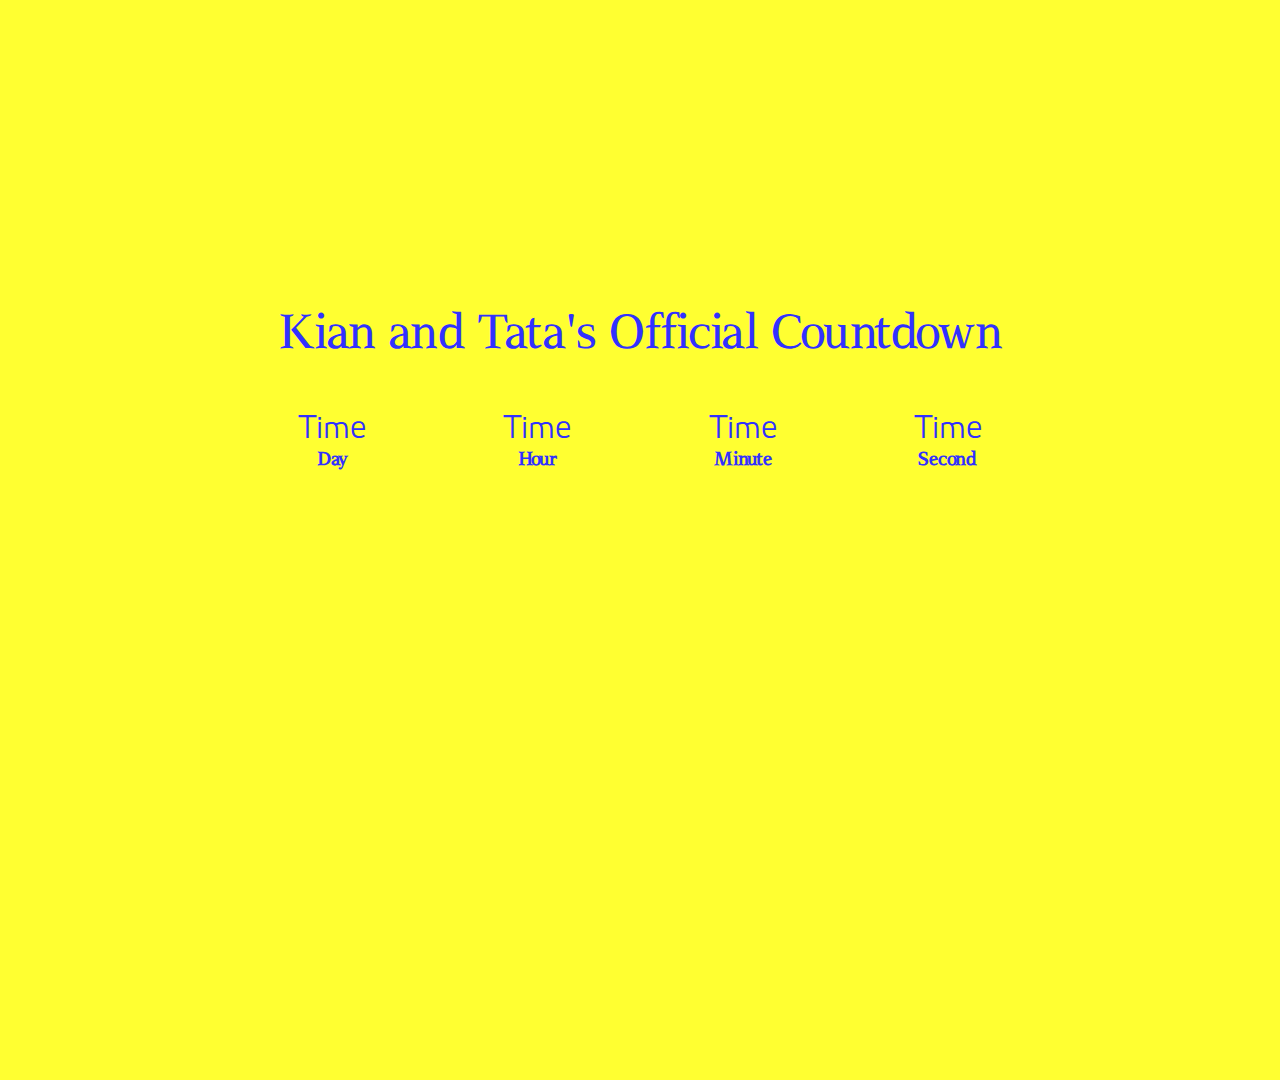
==== index.html @ 3547f4a1 "initial push of webpage content from original v1" ====
<!DOCTYPE html>
<html lang="en">
  <head>
    <meta charset="UTF-8">
    <meta http-equiv="X-UA-Compatible" content="IE=edge">
    <meta name="viewport" content="width=device-width, initial-scale=1.0">
    <title>Countdown for Roberta and Kian</title>
    <link rel="stylesheet" href="./style.css" />
    <link rel="text/css" href="MyFontsWebfontsKit.css">
  </head>
  <body>
    <section class=" Reunited">
      <div>
        <h2>Kian and Tata's Official Countdown</h2>
        <div class="countdown">
          <div class="container-day">
            <h3 class="day">Time</h3>
            <h3>Day</h3>
          </div>
          <div class="container-hour">
            <h3 class="hour">Time</h3>
            <h3>Hour</h3>
          </div>
          <div class="container-minute">
            <h3 class="minute">Time</h3>
            <h3>Minute</h3>
          </div>
          <div class="container-second">
            <h3 class="second">Time</h3>
            <h3>Second</h3>
          </div>
        </div>
  
  
      </div>

    </section>
    <script src="app.js"></script>
    
  </body>
</html>
---- style.css ----
@font-face {
    font-family: "Kuro-Regular";
    src: url('webFonts/KuroRegular/font.woff2') format('woff2'), url('webFonts/KuroRegular/font.woff') format('woff');
  }
  @font-face {
    font-family: "Ghibli";
    src: url('webFonts/Ghibli/font.woff2') format('woff2'), url('webFonts/Ghibli/font.woff') format('woff');
  }
  @font-face {
    font-family: "Ghibli-Bold";
    src: url('webFonts/GhibliBold/font.woff2') format('woff2'), url('webFonts/GhibliBold/font.woff') format('woff');
  }
  
  * {
    margin: 0;
    padding: 0;
    box-sizing: border-box;
  }
  body {
    font-family: "Ghibli";
    color: #3131ff;
    background-color: #ffff31;
  }
  
  h2 {
  
    font-size: 3rem;
    font-weight: lighter;
    padding: 3rem;
  }
  
  
  
  
  .Reunited {
    min-height: 110vh;
    display: flex;
    align-items: center;
    flex-direction: column;
    justify-content: center;
    margin-top: 10vh;
  
  }
  
  .countdown {
    display: flex;
    justify-content: space-around;
    text-align: center;
    margin-top: 0;
    margin-bottom: 50vh;
  
  }
  
  .day,.hour,.minute,.second {
    font-family: "Kuro-Regular";
    font-size: 2rem;
    font-weight: lighter;
  }
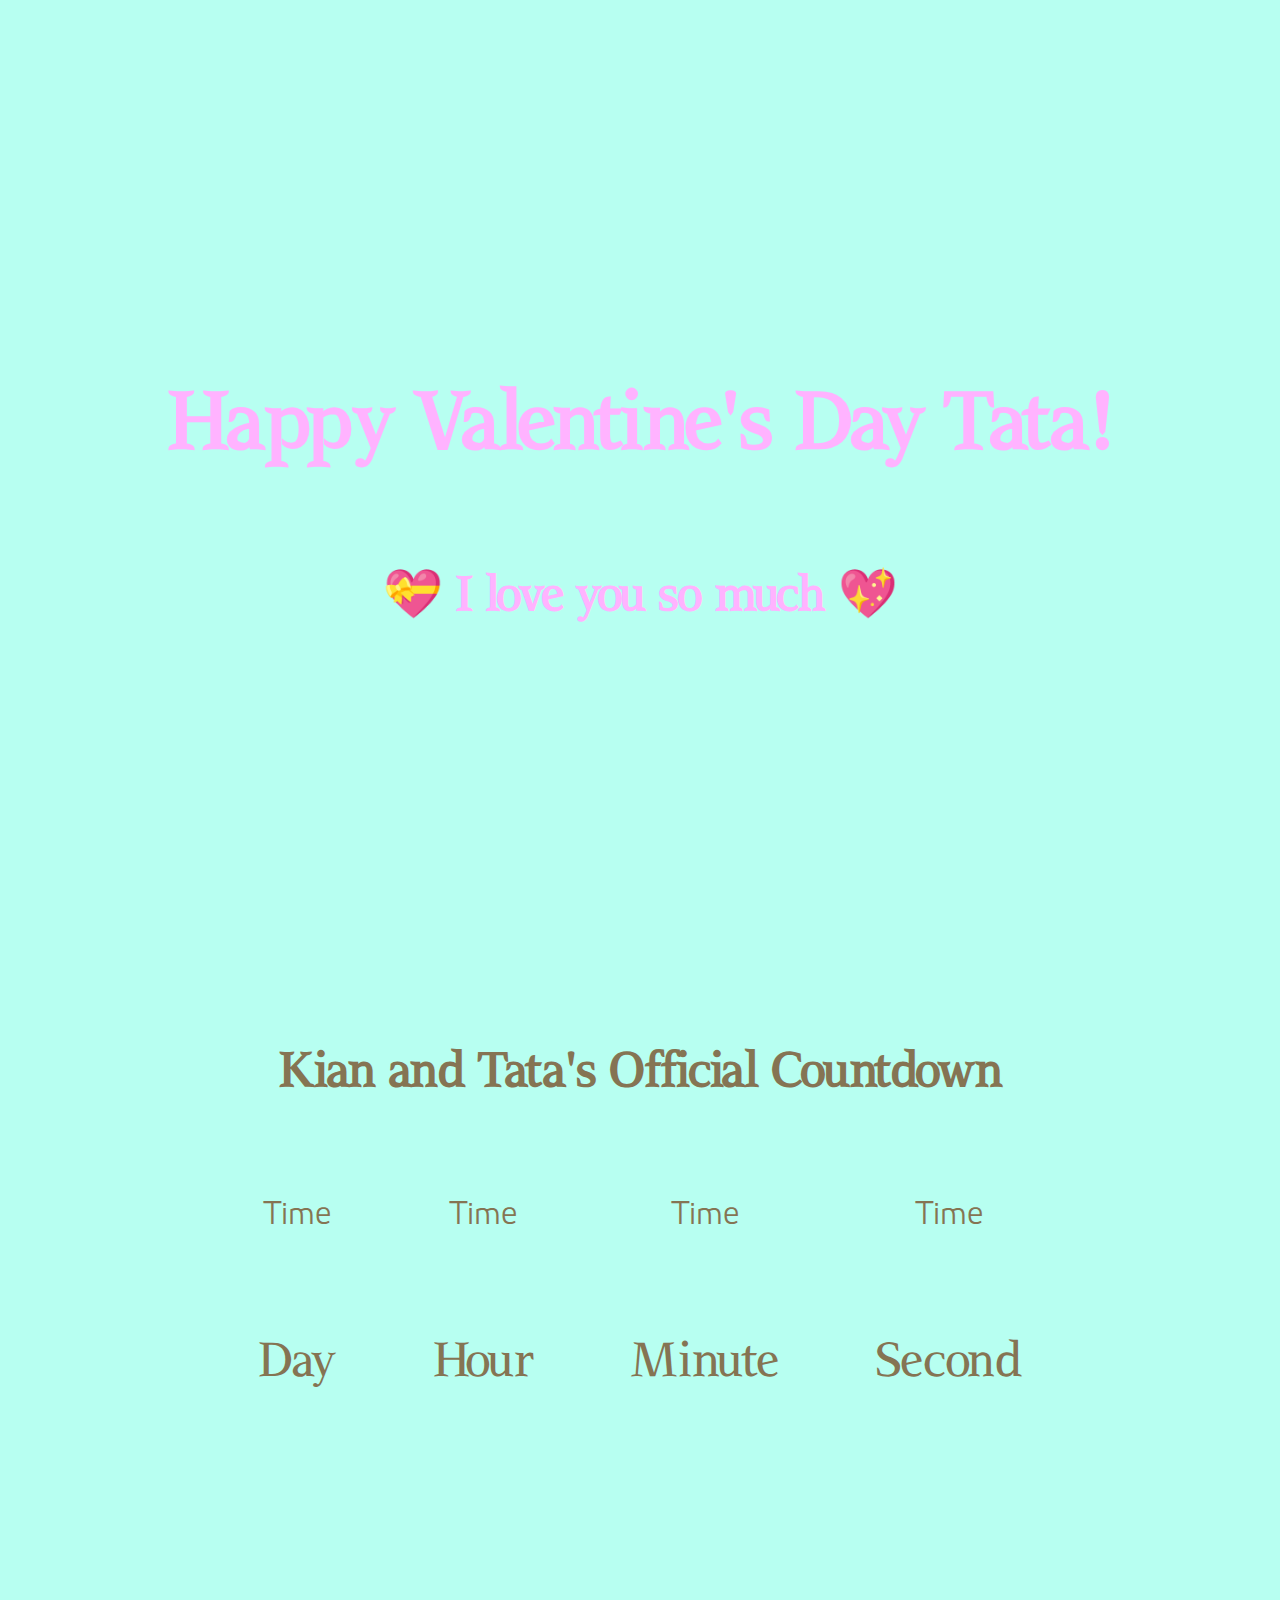
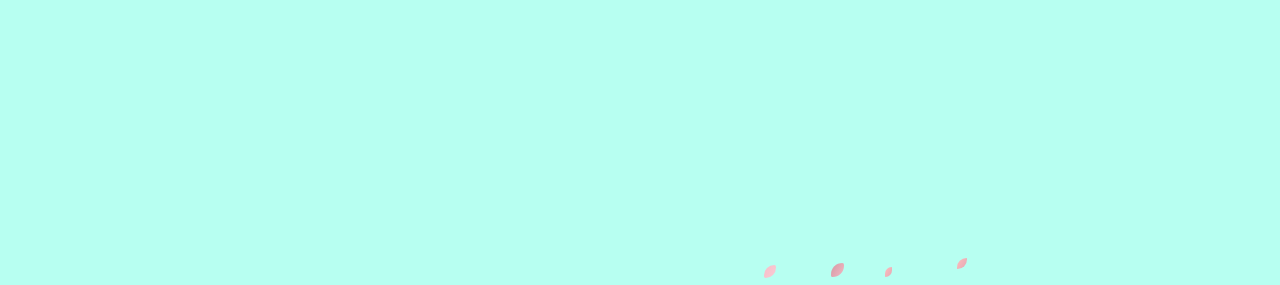
==== commit 30af7961: "push new updates for valentines day 2024" ====
--- a/index.html
+++ b/index.html
@@ -6,15 +6,21 @@
     <meta name="viewport" content="width=device-width, initial-scale=1.0">
     <title>Countdown for Roberta and Kian</title>
     <link rel="stylesheet" href="./style.css" />
+    <link rel="stylesheet" href="sakura.css" />
     <link rel="text/css" href="MyFontsWebfontsKit.css">
   </head>
   <body>
+    <section class="Banner">
+        <h1>Happy Valentine's Day Tata!</h1>
+        <h2>&#128157 I love you so much &#128150</h3>
+    </section>
     <section class=" Reunited">
       <div>
         <h2>Kian and Tata's Official Countdown</h2>
         <div class="countdown">
           <div class="container-day">
             <h3 class="day">Time</h3>
+
             <h3>Day</h3>
           </div>
           <div class="container-hour">
@@ -36,6 +42,28 @@
 
     </section>
     <script src="app.js"></script>
-    
+    <script src="sakura.js" text="text/javascript"></script>
+    <script>
+      var sakura = new Sakura('body', {
+        colors: [
+          {
+            gradientColorStart: 'rgba(255, 183, 197, 0.9)',
+            gradientColorEnd: 'rgba(255, 197, 208, 0.9)',
+            gradientColorDegree: 120,
+          },
+          {
+            gradientColorStart: 'rgba(255,189,189)',
+            gradientColorEnd: 'rgba(227,170,181)',
+            gradientColorDegree: 120,
+          },
+          {
+            gradientColorStart: 'rgba(212,152,163)',
+            gradientColorEnd: 'rgba(242,185,196)',
+            gradientColorDegree: 120,
+          },
+        ],
+        delay: 200,
+      });
+    </script>
   </body>
 </html>
--- a/style.css
+++ b/style.css
@@ -19,22 +19,47 @@
   }
   body {
     font-family: "Ghibli";
-    color: #3131ff;
-    background-color: #ffff31;
+    color: #ffb3ff;
+    background-color: #B7FFF1;
   }
   
+  h1 {
+    text-align: center;
+    font-size: 5rem;
+    font-weight: bolder;
+    padding: 3rem;
+  }
+
   h2 {
+    text-align: center;
+    font-size: 3rem;
+    font-weight: bold;
+    padding: 3rem;
+  }
   
+  h3 {
+    text-align: center;
     font-size: 3rem;
     font-weight: lighter;
     padding: 3rem;
   }
-  
-  
-  
+
+
+  .Banner {
+    text-align: center;
+    min-height: 90vh;
+    display: flex;
+    align-items: center;
+    flex-direction: column;
+    justify-content: center;
+    margin-top: 10vh;
+     
+  }
   
   .Reunited {
-    min-height: 110vh;
+    text-align: center;
+    color: #857453;
+    min-height: 90vh;
     display: flex;
     align-items: center;
     flex-direction: column;
@@ -44,6 +69,8 @@
   }
   
   .countdown {
+    text-align: center;
+    color: #857453;
     display: flex;
     justify-content: space-around;
     text-align: center;
@@ -53,6 +80,7 @@
   }
   
   .day,.hour,.minute,.second {
+    text-align: center;
     font-family: "Kuro-Regular";
     font-size: 2rem;
     font-weight: lighter;
--- a/sakura.css
+++ b/sakura.css
@@ -0,0 +1,276 @@
+/*!
+ * Sakura.js 1.1.1
+ * Vanilla JS version of jQuery-Sakura: Make it rain sakura petals.
+ * https://github.com/jhammann/sakura
+ *
+ * Copyright 2019-2019 Jeroen Hammann
+ *
+ * Released under the MIT License
+ *
+ * Released on: September 4, 2019
+ */
+@-webkit-keyframes fall {
+  0% {
+    opacity: 0.9;
+    top: 0; }
+  100% {
+    opacity: 0.2;
+    top: 100%; } }
+
+@keyframes fall {
+  0% {
+    opacity: 0.9;
+    top: 0; }
+  100% {
+    opacity: 0.2;
+    top: 100%; } }
+
+@-webkit-keyframes blow-soft-left {
+  0% {
+    margin-left: 0; }
+  100% {
+    margin-left: -50%; } }
+
+@keyframes blow-soft-left {
+  0% {
+    margin-left: 0; }
+  100% {
+    margin-left: -50%; } }
+
+@-webkit-keyframes blow-medium-left {
+  0% {
+    margin-left: 0; }
+  100% {
+    margin-left: -100%; } }
+
+@keyframes blow-medium-left {
+  0% {
+    margin-left: 0; }
+  100% {
+    margin-left: -100%; } }
+
+@-webkit-keyframes blow-soft-right {
+  0% {
+    margin-left: 0; }
+  100% {
+    margin-left: 50%; } }
+
+@keyframes blow-soft-right {
+  0% {
+    margin-left: 0; }
+  100% {
+    margin-left: 50%; } }
+
+@-webkit-keyframes blow-medium-right {
+  0% {
+    margin-left: 0; }
+  100% {
+    margin-left: 100%; } }
+
+@keyframes blow-medium-right {
+  0% {
+    margin-left: 0; }
+  100% {
+    margin-left: 100%; } }
+
+@-webkit-keyframes sway-0 {
+  0% {
+    -webkit-transform: rotate(-5deg);
+    transform: rotate(-5deg); }
+  40% {
+    -webkit-transform: rotate(28deg);
+    transform: rotate(28deg); }
+  100% {
+    -webkit-transform: rotate(3deg);
+    transform: rotate(3deg); } }
+
+@keyframes sway-0 {
+  0% {
+    -webkit-transform: rotate(-5deg);
+    transform: rotate(-5deg); }
+  40% {
+    -webkit-transform: rotate(28deg);
+    transform: rotate(28deg); }
+  100% {
+    -webkit-transform: rotate(3deg);
+    transform: rotate(3deg); } }
+
+@-webkit-keyframes sway-1 {
+  0% {
+    -webkit-transform: rotate(10deg);
+    transform: rotate(10deg); }
+  40% {
+    -webkit-transform: rotate(43deg);
+    transform: rotate(43deg); }
+  100% {
+    -webkit-transform: rotate(15deg);
+    transform: rotate(15deg); } }
+
+@keyframes sway-1 {
+  0% {
+    -webkit-transform: rotate(10deg);
+    transform: rotate(10deg); }
+  40% {
+    -webkit-transform: rotate(43deg);
+    transform: rotate(43deg); }
+  100% {
+    -webkit-transform: rotate(15deg);
+    transform: rotate(15deg); } }
+
+@-webkit-keyframes sway-2 {
+  0% {
+    -webkit-transform: rotate(15deg);
+    transform: rotate(15deg); }
+  40% {
+    -webkit-transform: rotate(56deg);
+    transform: rotate(56deg); }
+  100% {
+    -webkit-transform: rotate(22deg);
+    transform: rotate(22deg); } }
+
+@keyframes sway-2 {
+  0% {
+    -webkit-transform: rotate(15deg);
+    transform: rotate(15deg); }
+  40% {
+    -webkit-transform: rotate(56deg);
+    transform: rotate(56deg); }
+  100% {
+    -webkit-transform: rotate(22deg);
+    transform: rotate(22deg); } }
+
+@-webkit-keyframes sway-3 {
+  0% {
+    -webkit-transform: rotate(25deg);
+    transform: rotate(25deg); }
+  40% {
+    -webkit-transform: rotate(74deg);
+    transform: rotate(74deg); }
+  100% {
+    -webkit-transform: rotate(37deg);
+    transform: rotate(37deg); } }
+
+@keyframes sway-3 {
+  0% {
+    -webkit-transform: rotate(25deg);
+    transform: rotate(25deg); }
+  40% {
+    -webkit-transform: rotate(74deg);
+    transform: rotate(74deg); }
+  100% {
+    -webkit-transform: rotate(37deg);
+    transform: rotate(37deg); } }
+
+@-webkit-keyframes sway-4 {
+  0% {
+    -webkit-transform: rotate(40deg);
+    transform: rotate(40deg); }
+  40% {
+    -webkit-transform: rotate(68deg);
+    transform: rotate(68deg); }
+  100% {
+    -webkit-transform: rotate(25deg);
+    transform: rotate(25deg); } }
+
+@keyframes sway-4 {
+  0% {
+    -webkit-transform: rotate(40deg);
+    transform: rotate(40deg); }
+  40% {
+    -webkit-transform: rotate(68deg);
+    transform: rotate(68deg); }
+  100% {
+    -webkit-transform: rotate(25deg);
+    transform: rotate(25deg); } }
+
+@-webkit-keyframes sway-5 {
+  0% {
+    -webkit-transform: rotate(50deg);
+    transform: rotate(50deg); }
+  40% {
+    -webkit-transform: rotate(78deg);
+    transform: rotate(78deg); }
+  100% {
+    -webkit-transform: rotate(40deg);
+    transform: rotate(40deg); } }
+
+@keyframes sway-5 {
+  0% {
+    -webkit-transform: rotate(50deg);
+    transform: rotate(50deg); }
+  40% {
+    -webkit-transform: rotate(78deg);
+    transform: rotate(78deg); }
+  100% {
+    -webkit-transform: rotate(40deg);
+    transform: rotate(40deg); } }
+
+@-webkit-keyframes sway-6 {
+  0% {
+    -webkit-transform: rotate(65deg);
+    transform: rotate(65deg); }
+  40% {
+    -webkit-transform: rotate(92deg);
+    transform: rotate(92deg); }
+  100% {
+    -webkit-transform: rotate(58deg);
+    transform: rotate(58deg); } }
+
+@keyframes sway-6 {
+  0% {
+    -webkit-transform: rotate(65deg);
+    transform: rotate(65deg); }
+  40% {
+    -webkit-transform: rotate(92deg);
+    transform: rotate(92deg); }
+  100% {
+    -webkit-transform: rotate(58deg);
+    transform: rotate(58deg); } }
+
+@-webkit-keyframes sway-7 {
+  0% {
+    -webkit-transform: rotate(72deg);
+    transform: rotate(72deg); }
+  40% {
+    -webkit-transform: rotate(118deg);
+    transform: rotate(118deg); }
+  100% {
+    -webkit-transform: rotate(68deg);
+    transform: rotate(68deg); } }
+
+@keyframes sway-7 {
+  0% {
+    -webkit-transform: rotate(72deg);
+    transform: rotate(72deg); }
+  40% {
+    -webkit-transform: rotate(118deg);
+    transform: rotate(118deg); }
+  100% {
+    -webkit-transform: rotate(68deg);
+    transform: rotate(68deg); } }
+
+@-webkit-keyframes sway-8 {
+  0% {
+    -webkit-transform: rotate(94deg);
+    transform: rotate(94deg); }
+  40% {
+    -webkit-transform: rotate(136deg);
+    transform: rotate(136deg); }
+  100% {
+    -webkit-transform: rotate(82deg);
+    transform: rotate(82deg); } }
+
+@keyframes sway-8 {
+  0% {
+    -webkit-transform: rotate(94deg);
+    transform: rotate(94deg); }
+  40% {
+    -webkit-transform: rotate(136deg);
+    transform: rotate(136deg); }
+  100% {
+    -webkit-transform: rotate(82deg);
+    transform: rotate(82deg); } }
+
+.sakura {
+  pointer-events: none;
+  position: absolute; }
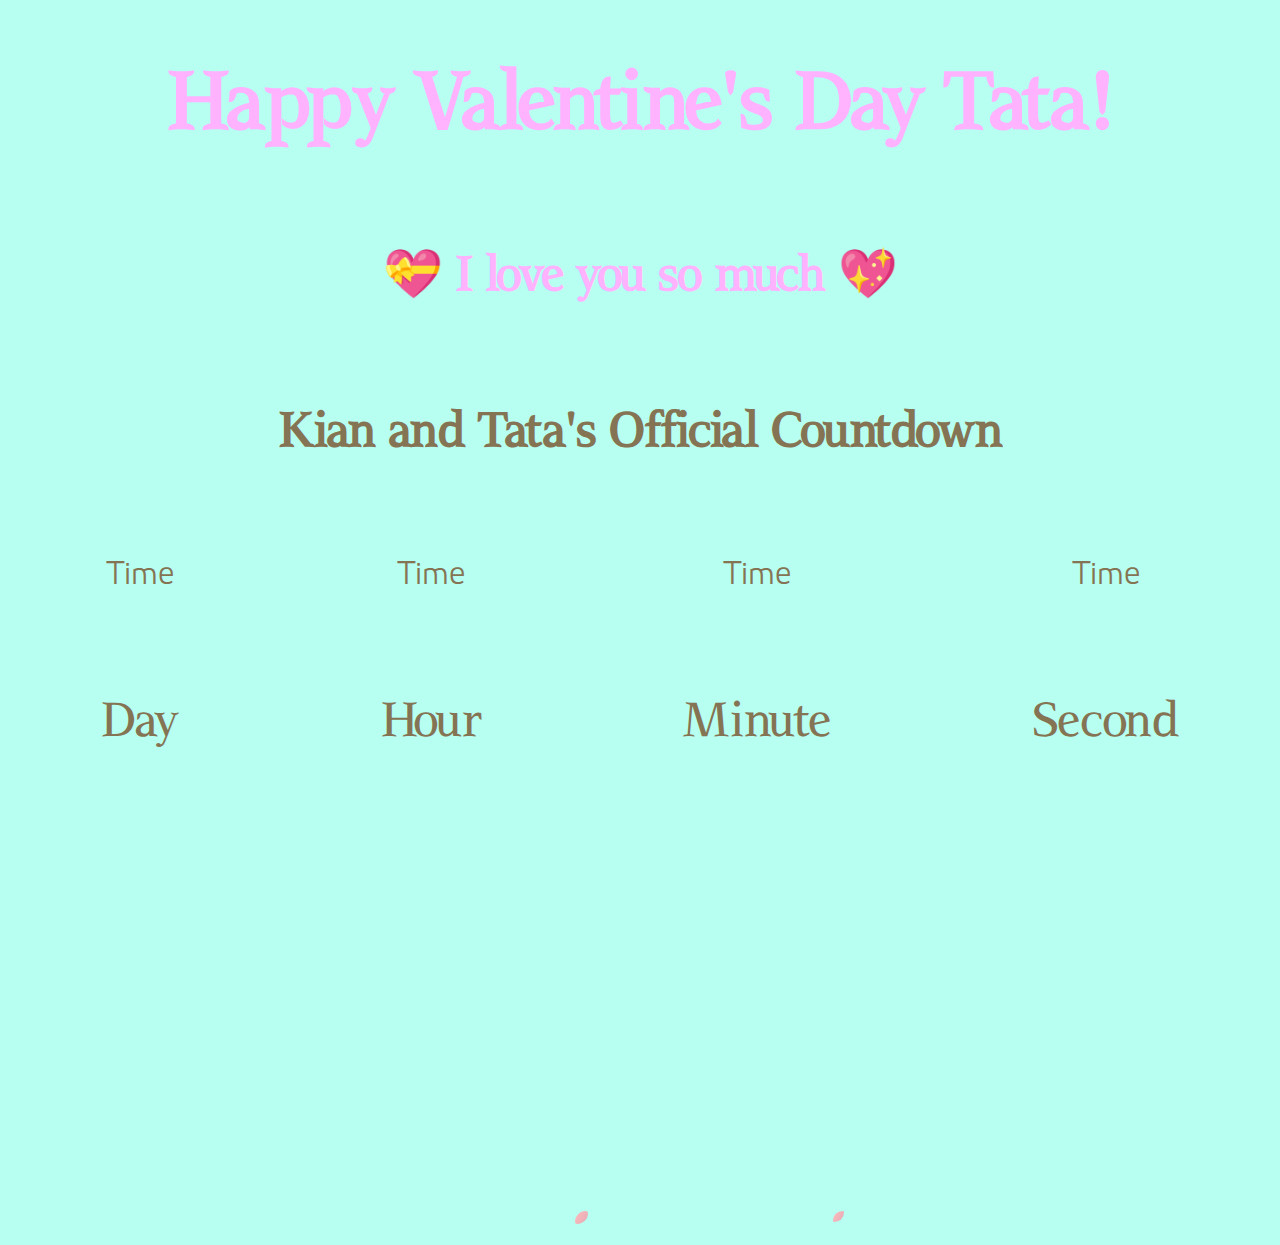
==== commit a39b2576: "more messing with flex" ====
--- a/index.html
+++ b/index.html
@@ -10,13 +10,14 @@
     <link rel="text/css" href="MyFontsWebfontsKit.css">
   </head>
   <body>
-    <section class="Banner">
+
+    <section >
+      <div>
         <h1>Happy Valentine's Day Tata!</h1>
         <h2>&#128157 I love you so much &#128150</h3>
-    </section>
-    <section class=" Reunited">
-      <div>
+        <div class=" Reunited"  >
         <h2>Kian and Tata's Official Countdown</h2>
+        </div>
         <div class="countdown">
           <div class="container-day">
             <h3 class="day">Time</h3>
@@ -62,7 +63,7 @@
             gradientColorDegree: 120,
           },
         ],
-        delay: 200,
+        delay: 400,
       });
     </script>
   </body>
--- a/style.css
+++ b/style.css
@@ -50,39 +50,39 @@
     min-height: 90vh;
     display: flex;
     align-items: center;
+    flex: auto;
     flex-direction: column;
-    justify-content: center;
-    margin-top: 10vh;
-     
+    justify-content: flex-start;
+    margin-top: 30vh;
   }
   
   .Reunited {
     text-align: center;
     color: #857453;
-    min-height: 90vh;
     display: flex;
+    flex: auto;
     align-items: center;
     flex-direction: column;
-    justify-content: center;
-    margin-top: 10vh;
+    justify-content:center
   
   }
   
   .countdown {
-    text-align: center;
+ 
     color: #857453;
     display: flex;
     justify-content: space-around;
     text-align: center;
     margin-top: 0;
     margin-bottom: 50vh;
-  
+    align-content: flex-start;
   }
   
   .day,.hour,.minute,.second {
-    text-align: center;
+    
     font-family: "Kuro-Regular";
     font-size: 2rem;
     font-weight: lighter;
+    align-content: flex-start;
   }
   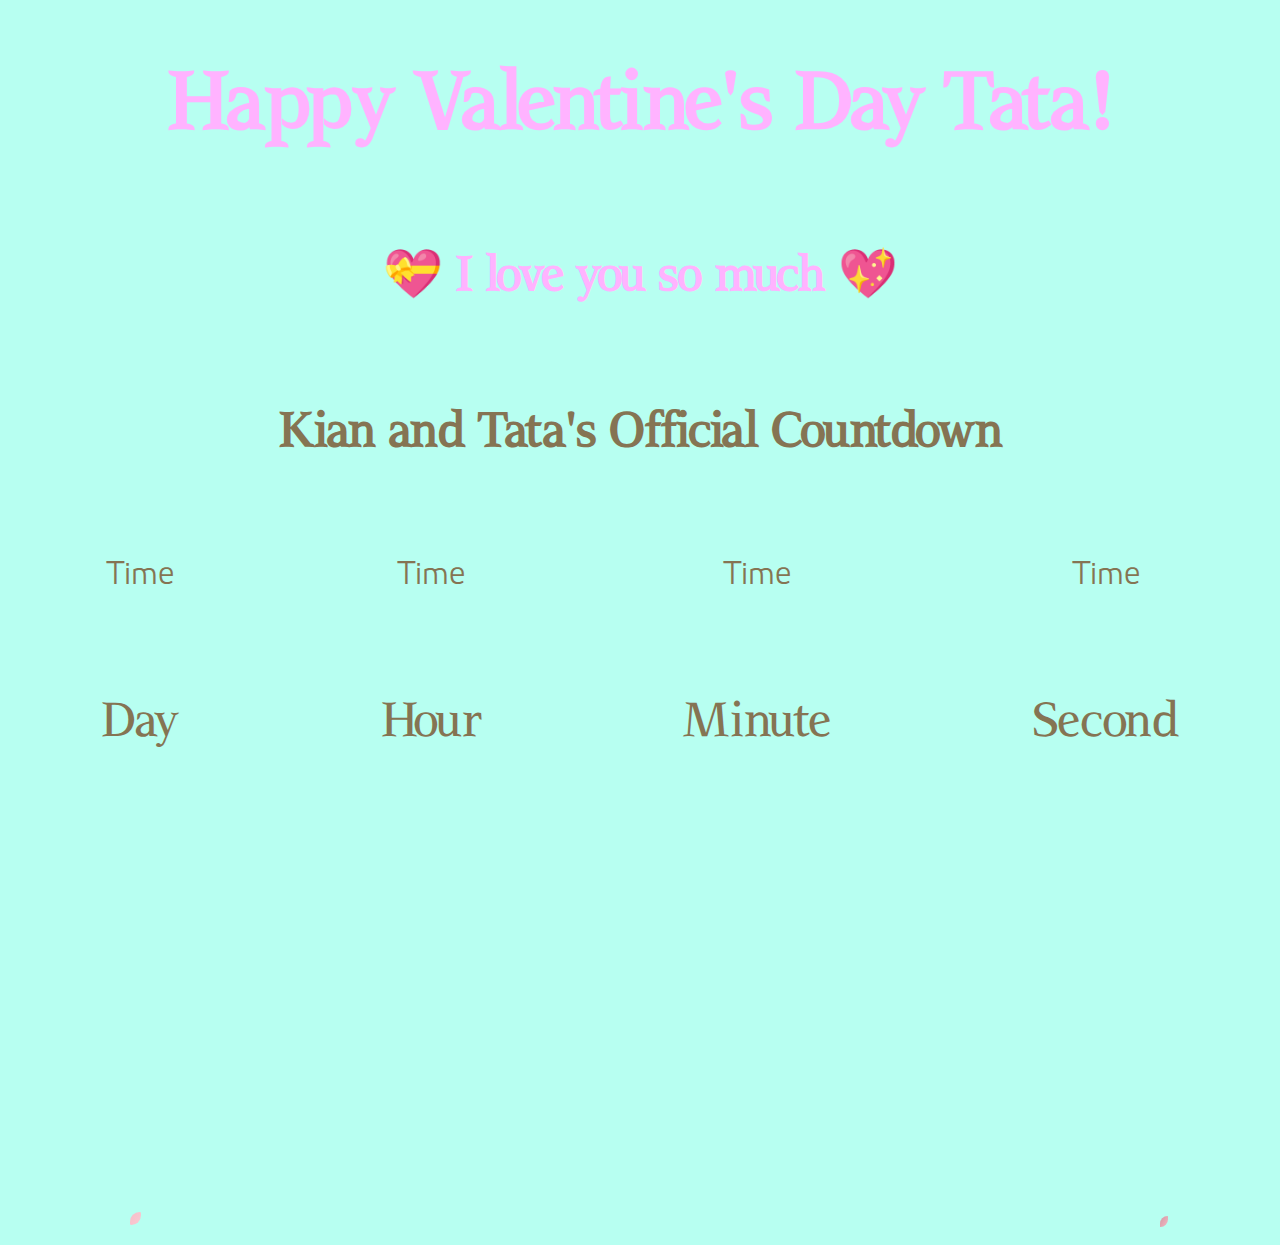
==== commit 1426c65e: "trying to fix view on iphone" ====
--- a/index.html
+++ b/index.html
@@ -3,7 +3,7 @@
   <head>
     <meta charset="UTF-8">
     <meta http-equiv="X-UA-Compatible" content="IE=edge">
-    <meta name="viewport" content="width=device-width, initial-scale=1.0">
+    <meta name="viewport" content="width=[widest centered div];"/>
     <title>Countdown for Roberta and Kian</title>
     <link rel="stylesheet" href="./style.css" />
     <link rel="stylesheet" href="sakura.css" />
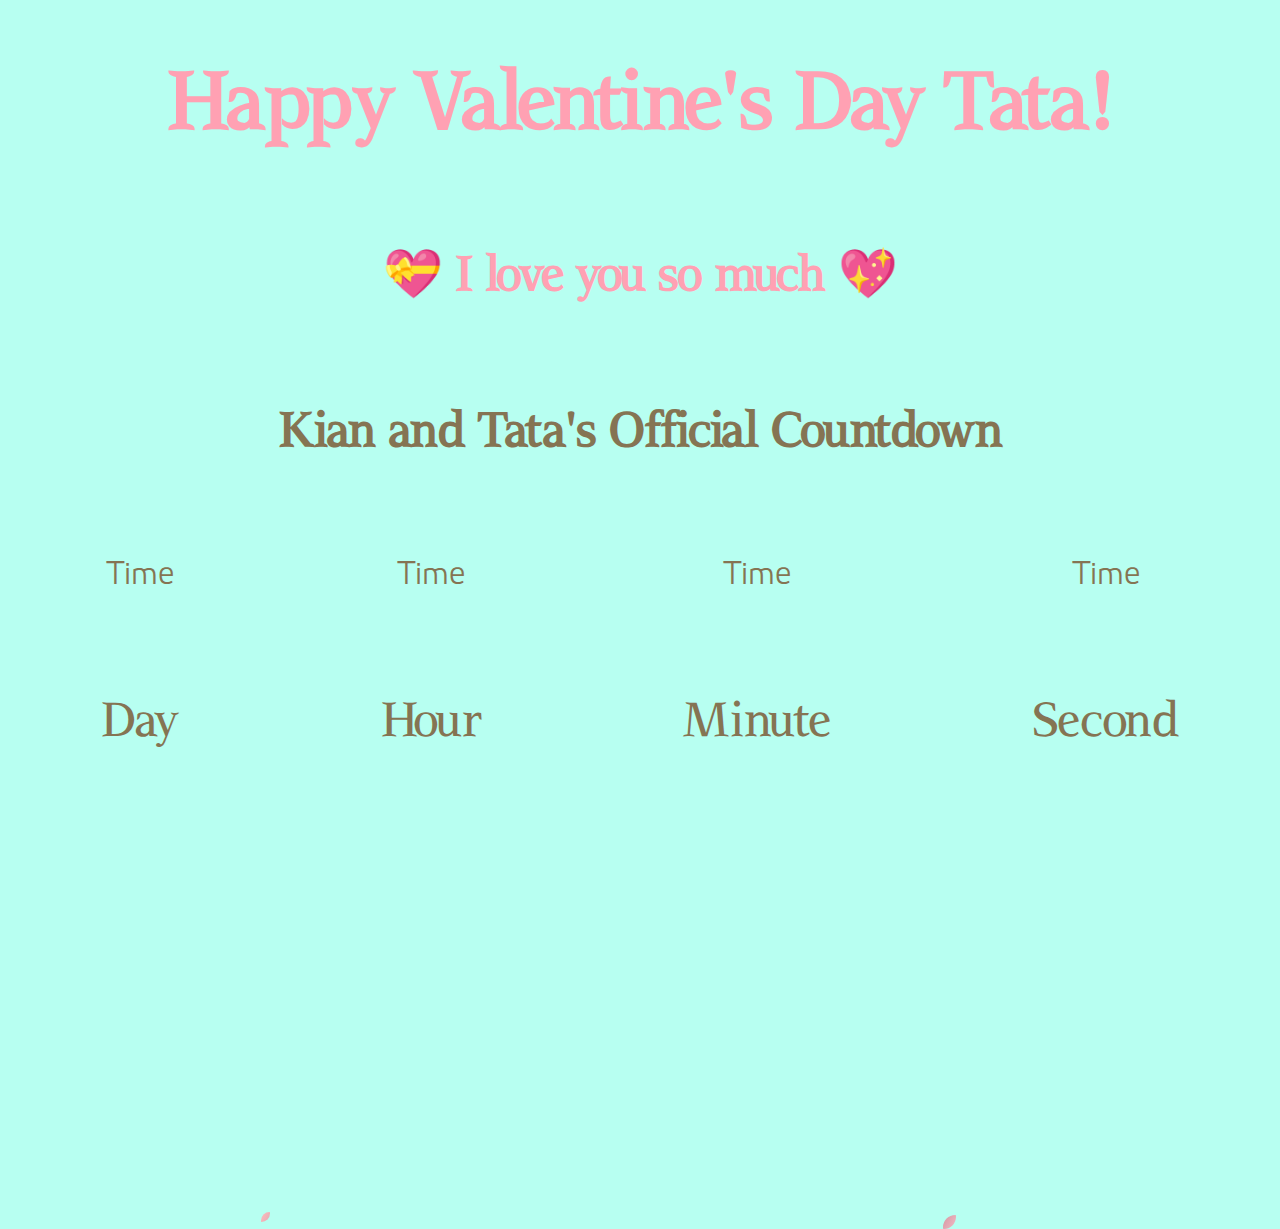
==== commit 8640afa1: "more viewport fuckery" ====
--- a/index.html
+++ b/index.html
@@ -3,7 +3,7 @@
   <head>
     <meta charset="UTF-8">
     <meta http-equiv="X-UA-Compatible" content="IE=edge">
-    <meta name="viewport" content="width=[widest centered div];"/>
+    <meta name="viewport" content="width=device-width; initial-scale=1.0; maximum-scale=1.0; user-scalable=0;" />
     <title>Countdown for Roberta and Kian</title>
     <link rel="stylesheet" href="./style.css" />
     <link rel="stylesheet" href="sakura.css" />
--- a/style.css
+++ b/style.css
@@ -18,8 +18,11 @@
     box-sizing: border-box;
   }
   body {
+    width: 100%;
+    height: 100vh;
+    overflow: hidden;
     font-family: "Ghibli";
-    color: #ffb3ff;
+    color: #ffa1b3;
     background-color: #B7FFF1;
   }
   
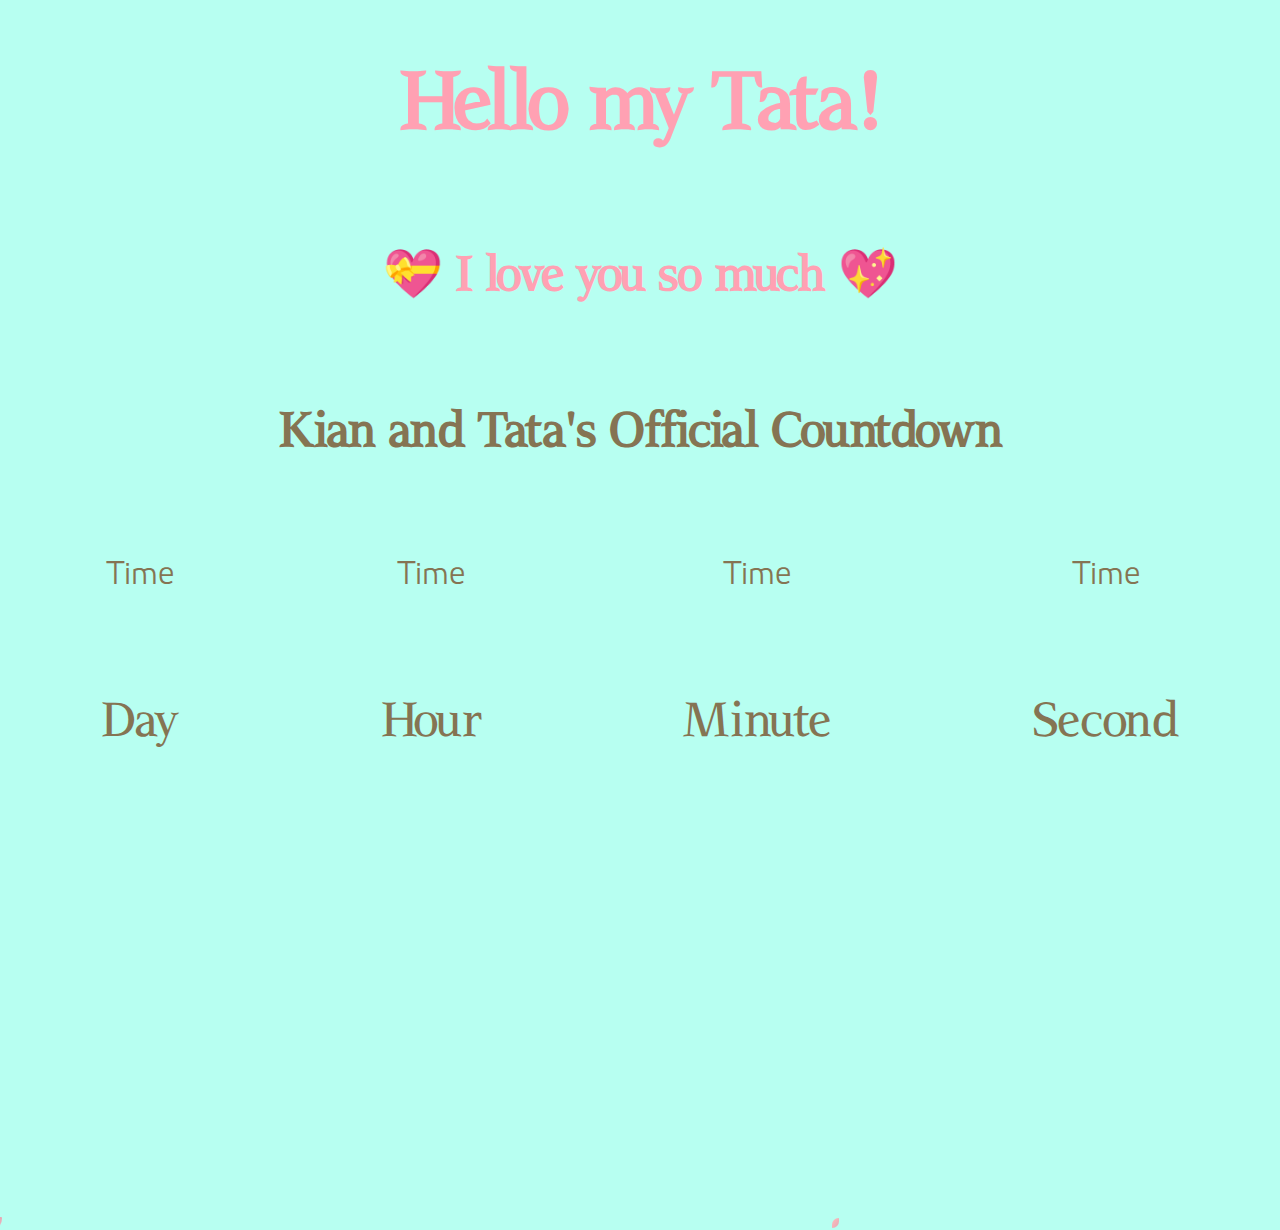
==== commit f4c30471: "testing work computer" ====
--- a/index.html
+++ b/index.html
@@ -13,7 +13,7 @@
 
     <section >
       <div>
-        <h1>Happy Valentine's Day Tata!</h1>
+        <h1>Hello my Tata!</h1>
         <h2>&#128157 I love you so much &#128150</h3>
         <div class=" Reunited"  >
         <h2>Kian and Tata's Official Countdown</h2>
--- a/style.css
+++ b/style.css
@@ -26,6 +26,13 @@
     background-color: #B7FFF1;
   }
   
+  
+  @media (min-width: 600px) {
+    .body {
+      width: 50%;
+    }
+  }
+
   h1 {
     text-align: center;
     font-size: 5rem;
